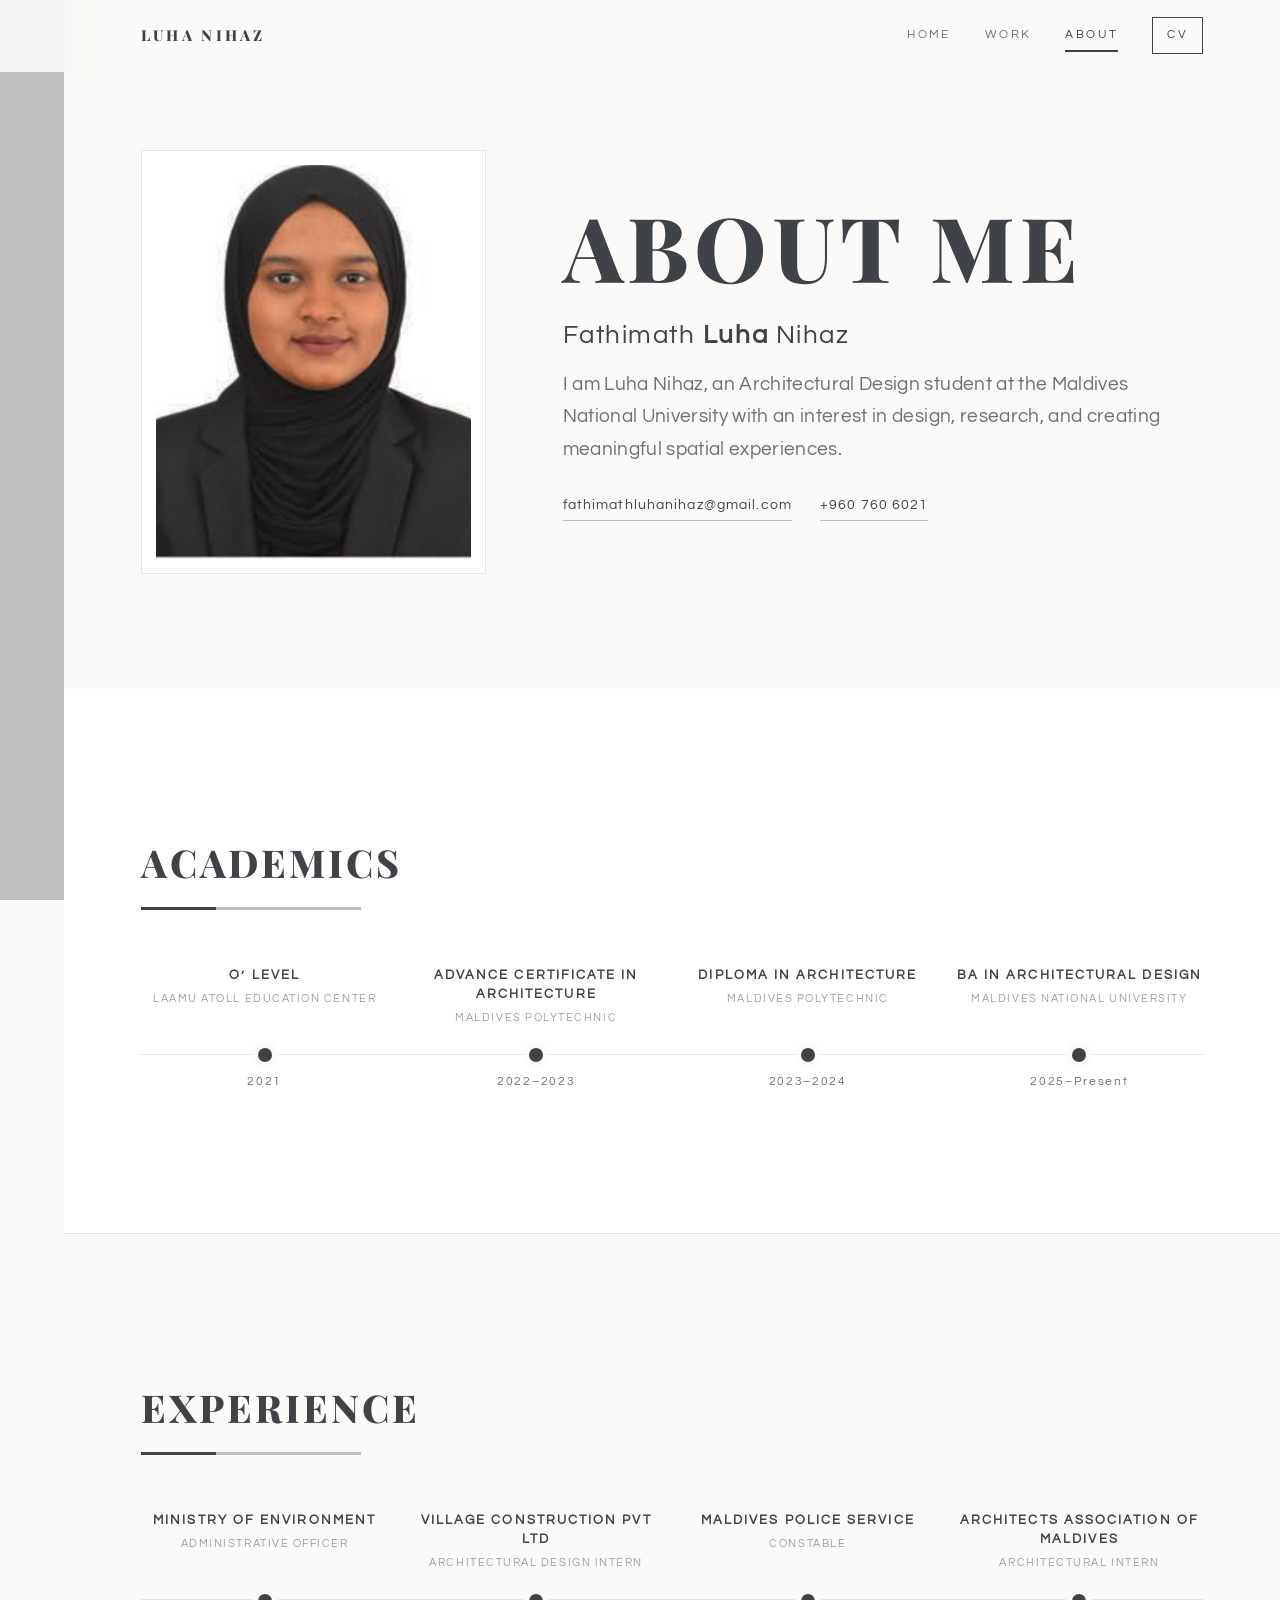
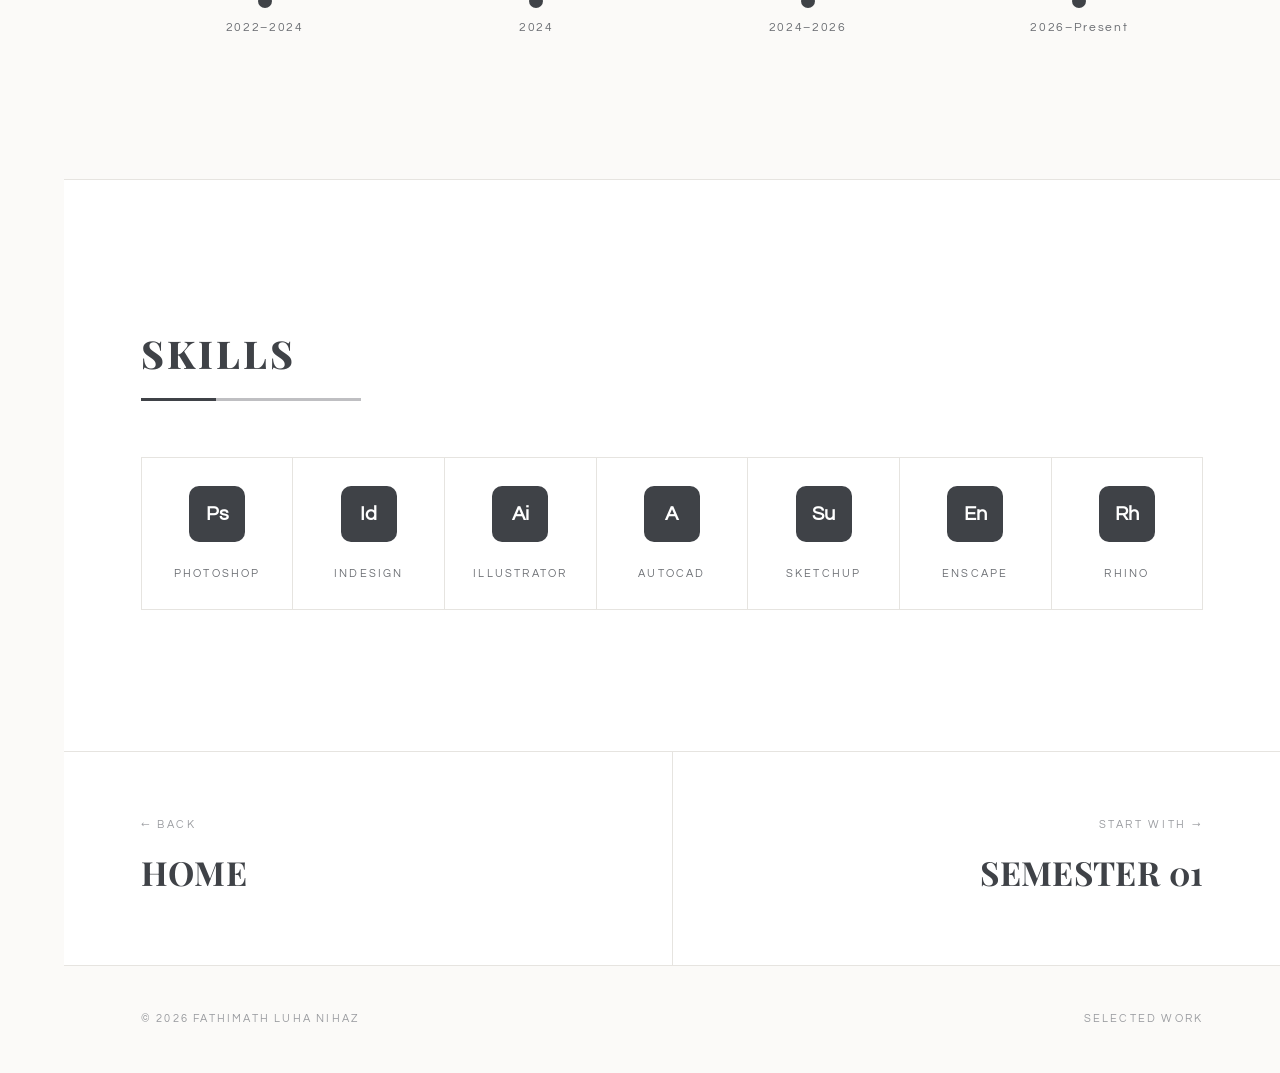
==== about.html @ b9994cde "Portfolio website: home, about, CV and semester 1-3 project pages Unified vanilla HTML/CSS/JS site b" ====
<!doctype html>
<html lang="en">
<head>
<meta charset="utf-8">
<meta name="viewport" content="width=device-width, initial-scale=1">
<title>About — Luha Nihaz</title>
<meta name="description" content="About Fathimath Luha Nihaz: academics, experience and skills.">
<link rel="icon" href="assets/favicon.svg" type="image/svg+xml">
<link rel="preconnect" href="https://fonts.googleapis.com">
<link rel="preconnect" href="https://fonts.gstatic.com" crossorigin>
<link href="https://fonts.googleapis.com/css2?family=Playfair+Display:ital,wght@0,400;0,700;0,800;1,400&family=Questrial&display=swap" rel="stylesheet">
<link rel="stylesheet" href="css/style.css">
</head>
<body>
<div class="rail" aria-hidden="true"></div>

<header class="site-header">
  <a class="brand" href="index.html">Luha <span>Nihaz</span></a>
  <button class="menu-btn" aria-label="Menu" aria-expanded="false"><span></span><span></span><span></span></button>
  <nav class="nav">
    <a href="index.html">Home</a>
    <a href="index.html#work">Work</a>
    <a href="about.html" class="active">About</a>
    <a href="cv.html" class="cv-link">CV</a>
  </nav>
</header>

<main>
  <section class="about-hero">
    <div class="wrap">
      <div class="portrait reveal"><img src="assets/img/about/portrait.jpg" alt="Portrait of Fathimath Luha Nihaz"></div>
      <div class="reveal">
        <h1>About me</h1>
        <p class="fullname">Fathimath <b>Luha</b> Nihaz</p>
        <p class="bio">I am Luha Nihaz, an Architectural Design student at the Maldives National University with an interest in design, research, and creating meaningful spatial experiences.</p>
        <div class="contact" id="contact">
          <a href="mailto:fathimathluhanihaz@gmail.com">fathimathluhanihaz@gmail.com</a>
          <a href="tel:+9607606021">+960 760 6021</a>
        </div>
      </div>
    </div>
  </section>

  <section class="section tint">
    <div class="wrap">
      <div class="sec-label reveal"><h2>Academics</h2></div>
      <ol class="timeline reveal">
        <li><strong>O’ Level</strong><em>Laamu Atoll Education Center</em><span class="dot"></span><time>2021</time></li>
        <li><strong>Advance Certificate in Architecture</strong><em>Maldives Polytechnic</em><span class="dot"></span><time>2022–2023</time></li>
        <li><strong>Diploma in Architecture</strong><em>Maldives Polytechnic</em><span class="dot"></span><time>2023–2024</time></li>
        <li><strong>BA in Architectural Design</strong><em>Maldives National University</em><span class="dot"></span><time>2025–Present</time></li>
      </ol>
    </div>
  </section>

  <section class="section">
    <div class="wrap">
      <div class="sec-label reveal"><h2>Experience</h2></div>
      <ol class="timeline reveal">
        <li><strong>Ministry of Environment</strong><em>Administrative Officer</em><span class="dot"></span><time>2022–2024</time></li>
        <li><strong>Village Construction Pvt Ltd</strong><em>Architectural Design Intern</em><span class="dot"></span><time>2024</time></li>
        <li><strong>Maldives Police Service</strong><em>Constable</em><span class="dot"></span><time>2024–2026</time></li>
        <li><strong>Architects Association of Maldives</strong><em>Architectural Intern</em><span class="dot"></span><time>2026–Present</time></li>
      </ol>
    </div>
  </section>

  <section class="section tint">
    <div class="wrap">
      <div class="sec-label reveal"><h2>Skills</h2></div>
      <div class="skills reveal">
        <div class="skill"><div class="ico">Ps</div><span>Photoshop</span></div>
        <div class="skill"><div class="ico">Id</div><span>InDesign</span></div>
        <div class="skill"><div class="ico">Ai</div><span>Illustrator</span></div>
        <div class="skill"><div class="ico">A</div><span>AutoCAD</span></div>
        <div class="skill"><div class="ico">Su</div><span>SketchUp</span></div>
        <div class="skill"><div class="ico">En</div><span>Enscape</span></div>
        <div class="skill"><div class="ico">Rh</div><span>Rhino</span></div>
      </div>
    </div>
  </section>

  <nav class="pager" aria-label="More">
    <a href="index.html"><small>← Back</small><strong>Home</strong></a>
    <a href="projects/drop-of-success.html"><small>Start with →</small><strong>Semester 01</strong></a>
  </nav>
</main>

<footer class="site-footer">
  <span>© <span data-year>2026</span> Fathimath Luha Nihaz</span>
  <a href="index.html#work">Selected work</a>
</footer>

<script src="js/main.js"></script>
</body>
</html>
---- css/style.css ----
/* ==========================================================
   Luha Nihaz — Architectural Design Portfolio
   One stylesheet for every page. Each page sets data-sem on
   <body> to pick its semester colour, mirroring the PDF.
   ========================================================== */

:root {
  --ink: #3f4247;
  --ink-soft: #6c6f74;
  --muted: #9a9ca0;
  --paper: #fbfaf8;
  --white: #ffffff;
  --grey: #bfbfc2;
  --line: #e6e4e0;

  /* semester palette (from the contents page) */
  --s1: #a66a66; --s1-wash: #e8d6d4;
  --s2: #7c786e; --s2-wash: #e4e1dc;
  --s3: #266a88; --s3-wash: #b4c2d1;
  --s4: #9c6f45; --s4-wash: #d8bea5;
  --s5: #7f9ac9; --s5-wash: #c9d2e8;
  --s6: #8a8d90; --s6-wash: #e4e4e4;

  --accent: var(--ink);
  --wash: var(--grey);

  --display: "Playfair Display", Georgia, serif;
  --sans: "Questrial", "Century Gothic", "Helvetica Neue", Arial, sans-serif;

  --gutter: clamp(20px, 6vw, 96px);
  --rail: clamp(0px, 5vw, 72px);
  --max: 1280px;
}

body[data-sem="1"] { --accent: var(--s1); --wash: var(--s1-wash); }
body[data-sem="2"] { --accent: var(--s2); --wash: var(--s2-wash); }
body[data-sem="3"] { --accent: var(--s3); --wash: var(--s3-wash); }
body[data-sem="4"] { --accent: var(--s4); --wash: var(--s4-wash); }
body[data-sem="5"] { --accent: var(--s5); --wash: var(--s5-wash); }
body[data-sem="6"] { --accent: var(--s6); --wash: var(--s6-wash); }

*, *::before, *::after { box-sizing: border-box; }
html { scroll-behavior: smooth; -webkit-text-size-adjust: 100%; }
body {
  margin: 0;
  background: var(--paper);
  color: var(--ink);
  font-family: var(--sans);
  font-size: 17px;
  line-height: 1.7;
  letter-spacing: .02em;
  overflow-x: hidden;
}
img { max-width: 100%; display: block; }
a { color: inherit; text-decoration: none; }
h1, h2, h3 { font-family: var(--display); font-weight: 800; color: var(--ink); margin: 0; letter-spacing: .02em; }
p { margin: 0 0 1em; color: var(--ink-soft); }

/* The coloured side rail — the PDF's page-edge band */
.rail {
  position: fixed; top: 0; bottom: 0; left: 0;
  width: var(--rail);
  background: var(--wash);
  z-index: 1;
}

/* ---------- header ---------- */
.site-header {
  position: fixed; top: 0; left: 0; right: 0; z-index: 50;
  height: 72px;
  padding: 0 var(--gutter) 0 calc(var(--rail) + var(--gutter));
  display: flex; align-items: center; justify-content: space-between;
  background: rgba(251, 250, 248, .88);
  backdrop-filter: blur(14px);
  -webkit-backdrop-filter: blur(14px);
  border-bottom: 1px solid transparent;
  transition: border-color .3s;
}
.site-header.scrolled { border-color: var(--line); }
.brand { font-family: var(--display); font-weight: 800; font-size: 15px; letter-spacing: .22em; text-transform: uppercase; }
.brand span { color: var(--accent); }
.nav { display: flex; gap: 34px; align-items: center; }
.nav a {
  font-size: 12px; letter-spacing: .2em; text-transform: uppercase;
  color: var(--ink-soft); position: relative; padding: 6px 0;
}
.nav a::after {
  content: ""; position: absolute; left: 0; bottom: 0; height: 2px; width: 100%;
  background: var(--accent); transform: scaleX(0); transform-origin: left; transition: transform .35s ease;
}
.nav a:hover, .nav a.active { color: var(--ink); }
.nav a:hover::after, .nav a.active::after { transform: scaleX(1); }

.menu-btn {
  display: none; background: none; border: 0; padding: 10px; margin-right: -10px; cursor: pointer;
}
.menu-btn span { display: block; width: 24px; height: 2px; background: var(--ink); margin: 5px 0; transition: .3s; }
.menu-open .menu-btn span:nth-child(1) { transform: translateY(7px) rotate(45deg); }
.menu-open .menu-btn span:nth-child(2) { opacity: 0; }
.menu-open .menu-btn span:nth-child(3) { transform: translateY(-7px) rotate(-45deg); }

/* ---------- layout ---------- */
main { position: relative; z-index: 2; padding-left: var(--rail); }
.wrap { max-width: var(--max); margin: 0 auto; padding: 0 var(--gutter); }
.section { padding: clamp(80px, 11vw, 150px) 0; }
.section + .section { border-top: 1px solid var(--line); }
.section.tint { background: var(--white); }

.kicker {
  font-size: 12px; letter-spacing: .28em; text-transform: uppercase; color: var(--accent); font-weight: 400;
}

/* PDF style heading: large word + smaller word beneath */
.title-stack h2 { font-size: clamp(40px, 5.6vw, 76px); line-height: .95; color: var(--accent); text-transform: uppercase; }
.title-stack h2 small { display: block; font-size: .5em; letter-spacing: .08em; margin-top: 6px; }
.title-stack .sub {
  margin-top: 22px; font-size: 13px; letter-spacing: .24em; text-transform: uppercase; color: var(--accent); font-weight: 700;
}

.head-grid { display: grid; grid-template-columns: 1fr 1.25fr; gap: clamp(32px, 7vw, 110px); align-items: end; margin-bottom: clamp(48px, 7vw, 90px); }
.head-grid p { max-width: 560px; }

/* numbered sub-heading "01 INSPIRATION" */
.step-title { display: flex; align-items: baseline; gap: 14px; margin: 0 0 28px; }
.step-title b { font-family: var(--display); font-weight: 800; font-size: clamp(34px, 4vw, 52px); color: var(--accent); line-height: 1; }
.step-title span { font-size: 13px; letter-spacing: .24em; text-transform: uppercase; color: var(--accent); font-weight: 700; }
.block + .block { margin-top: clamp(64px, 9vw, 120px); }

/* ---------- figures ---------- */
figure { margin: 0; }
figcaption { margin-top: 14px; font-size: 11px; letter-spacing: .2em; text-transform: uppercase; color: var(--muted); }
.frame { background: var(--white); padding: clamp(14px, 3vw, 40px); border: 1px solid var(--line); }
.zoomable { cursor: zoom-in; }
.zoomable img { transition: transform .9s cubic-bezier(.2, .7, .2, 1); }
.zoomable:hover img { transform: scale(1.02); }
.clip { overflow: hidden; }

.grid-2 { display: grid; grid-template-columns: 1fr 1fr; gap: clamp(16px, 2.4vw, 32px); }
.grid-3 { display: grid; grid-template-columns: repeat(3, 1fr); gap: clamp(16px, 2.4vw, 32px); }
.grid-4 { display: grid; grid-template-columns: repeat(4, 1fr); gap: clamp(16px, 2.4vw, 32px); }
.split { display: grid; grid-template-columns: 1fr 1fr; gap: clamp(32px, 6vw, 96px); align-items: center; }
.split.wide-left { grid-template-columns: 1.35fr .65fr; }
.split.wide-right { grid-template-columns: .65fr 1.35fr; }

.statement {
  font-family: var(--display); font-weight: 400; font-style: italic;
  font-size: clamp(24px, 2.8vw, 38px); line-height: 1.35; color: var(--ink); letter-spacing: 0;
}
.statement::before { content: ""; display: block; width: 56px; height: 3px; background: var(--accent); margin-bottom: 26px; }

/* meaning cards (form → element → meaning) */
.cards { display: grid; grid-template-columns: repeat(3, 1fr); gap: 1px; background: var(--line); border: 1px solid var(--line); }
.card { background: var(--white); padding: clamp(24px, 3vw, 40px); }
.card .kicker { display: block; margin-bottom: 14px; }
.card h3 { font-size: 26px; margin-bottom: 8px; }
.card .pair { font-size: 13px; letter-spacing: .16em; text-transform: uppercase; color: var(--ink); margin-bottom: 14px; }
.card .pair i { font-style: normal; color: var(--accent); padding: 0 6px; }
.card p { margin: 0; font-size: 15px; }

/* process steps */
.steps { display: grid; grid-template-columns: repeat(4, 1fr); gap: clamp(16px, 2.4vw, 32px); counter-reset: step; }
.steps figure { background: var(--white); border: 1px solid var(--line); padding: 20px 20px 24px; display: flex; flex-direction: column; }
.steps figure img { aspect-ratio: 1; object-fit: contain; width: 100%; mix-blend-mode: multiply; }
.steps .n { font-family: var(--display); font-weight: 800; color: var(--accent); font-size: 26px; line-height: 1; }
.steps h3 { font-family: var(--sans); font-weight: 700; font-size: 12px; letter-spacing: .22em; text-transform: uppercase; color: var(--accent); margin: 8px 0 16px; }
.steps p { font-size: 14px; margin: 16px 0 0; }

.tags { display: flex; flex-wrap: wrap; gap: 8px; margin-top: 26px; }
.tag { border: 1px solid var(--line); background: var(--white); padding: 8px 12px; font-size: 11px; letter-spacing: .16em; text-transform: uppercase; color: var(--ink-soft); }

/* ---------- project hero ---------- */
.p-hero { min-height: 100vh; display: flex; align-items: center; padding: 120px 0 70px; }
.p-hero .wrap { width: 100%; display: grid; grid-template-columns: .9fr 1.1fr; gap: clamp(32px, 6vw, 96px); align-items: center; }
.p-hero .sem {
  font-family: var(--display); font-weight: 800; text-transform: uppercase;
  font-size: clamp(15px, 1.4vw, 19px); letter-spacing: .34em; color: var(--accent);
}
.p-hero h1 { font-size: clamp(50px, 7.4vw, 112px); line-height: .92; margin: 22px 0 18px; text-transform: uppercase; color: var(--ink); }
.p-hero .loc { font-size: 13px; letter-spacing: .26em; text-transform: uppercase; color: var(--accent); margin-bottom: 30px; }
.p-hero .lead { font-size: clamp(17px, 1.4vw, 20px); max-width: 520px; }
.p-hero .media { height: min(74vh, 720px); background: var(--wash); overflow: hidden; }
.p-hero .media img { width: 100%; height: 100%; object-fit: cover; }
.p-hero .media.contain { background: var(--white); border: 1px solid var(--line); }
.p-hero .media.contain img { object-fit: contain; padding: 4%; }
.scroll-cue {
  display: inline-flex; align-items: center; gap: 12px; margin-top: 36px;
  font-size: 12px; letter-spacing: .24em; text-transform: uppercase; color: var(--ink);
}
.scroll-cue::after { content: ""; width: 48px; height: 1px; background: var(--accent); transition: width .35s; }
.scroll-cue:hover::after { width: 80px; }

/* final gallery */
.gallery { display: grid; grid-template-columns: 1.2fr .8fr; gap: clamp(12px, 2vw, 24px); }
.gallery .main { grid-row: span 2; }
.gallery figure { overflow: hidden; background: var(--wash); }
.gallery img { width: 100%; height: 100%; object-fit: cover; }

/* project pager */
.pager { display: grid; grid-template-columns: 1fr 1fr; border-top: 1px solid var(--line); background: var(--white); }
.pager a { padding: clamp(36px, 5vw, 64px) var(--gutter); display: block; transition: background .3s; }
.pager a + a { border-left: 1px solid var(--line); text-align: right; }
.pager a:hover { background: var(--paper); }
.pager small { display: block; font-size: 11px; letter-spacing: .24em; text-transform: uppercase; color: var(--muted); margin-bottom: 10px; }
.pager strong { font-family: var(--display); font-size: clamp(22px, 2.6vw, 34px); text-transform: uppercase; }

/* ---------- home ---------- */
.cover {
  position: relative; min-height: 100vh; display: flex; align-items: center;
  background: #eeeeec url("../assets/img/cover-texture.jpg") center / cover no-repeat;
  padding: 120px 0 80px;
  overflow: hidden;
}
.cover .wrap { width: 100%; max-width: none; padding-left: 29%; }
.cover::before {
  content: ""; position: absolute; inset: 0 0 0 27%;
  background: radial-gradient(ellipse at 30% 50%, rgba(250,250,248,.75), rgba(250,250,248,0) 65%);
}
.cover .reveal { position: relative; }
.cover h1 {
  font-size: clamp(48px, 7.6vw, 124px); line-height: .9; letter-spacing: .1em; color: var(--ink);
  margin-left: -.04em;
}
.cover .name { font-family: var(--display); font-weight: 700; font-size: clamp(16px, 1.8vw, 24px); letter-spacing: .16em; margin: 18px 0 0; color: var(--ink); }
.cover .role { margin-top: 28px; max-width: 460px; font-size: 17px; color: var(--ink-soft); }
.cover .scroll-cue { margin-top: 44px; }

.contents-head { display: flex; justify-content: space-between; align-items: end; gap: 24px; margin-bottom: clamp(40px, 6vw, 72px); flex-wrap: wrap; }
.contents-head h2 { font-size: clamp(38px, 5vw, 64px); text-transform: uppercase; letter-spacing: .06em; }
.contents-head p { max-width: 420px; margin: 0; }

/* the contents-page semester columns */
.sems { display: grid; grid-template-columns: repeat(6, 1fr); gap: clamp(8px, 1.4vw, 18px); }
.sem-col {
  --c: var(--ink); --w: var(--grey);
  position: relative; display: flex; flex-direction: column; justify-content: space-between;
  min-height: clamp(360px, 44vw, 560px);
  padding: clamp(16px, 2vw, 26px) clamp(12px, 1.6vw, 22px);
  background: var(--w); color: var(--c);
  overflow: hidden; isolation: isolate;
  transition: transform .5s cubic-bezier(.2, .7, .2, 1), box-shadow .5s;
}
.sem-col[data-sem="1"] { --c: var(--s1); --w: var(--s1-wash); }
.sem-col[data-sem="2"] { --c: var(--s2); --w: var(--s2-wash); }
.sem-col[data-sem="3"] { --c: var(--s3); --w: var(--s3-wash); }
.sem-col[data-sem="4"] { --c: var(--s4); --w: var(--s4-wash); }
.sem-col[data-sem="5"] { --c: var(--s5); --w: var(--s5-wash); }
.sem-col[data-sem="6"] { --c: var(--s6); --w: var(--s6-wash); }
.sem-col .img {
  position: absolute; inset: 0; z-index: -1; opacity: 0;
  background-size: cover; background-position: center; transition: opacity .6s ease, transform 1.2s ease; transform: scale(1.06);
}
.sem-col .img::after { content: ""; position: absolute; inset: 0; background: linear-gradient(to top, rgba(0,0,0,.55), rgba(0,0,0,.05) 55%); }
.sem-col .letters { font-family: var(--display); font-weight: 800; font-size: clamp(22px, 2.6vw, 36px); line-height: 1.05; display: flex; flex-direction: column; align-items: center; }
.sem-col .letters b { font-size: 1.5em; margin-top: .25em; }
.sem-col .foot { text-align: center; }
.sem-col .title { display: block; font-size: 10px; letter-spacing: .2em; text-transform: uppercase; line-height: 1.5; min-height: 3em; transition: color .4s; }
.sem-col .pg { display: block; font-family: var(--display); font-weight: 800; font-size: clamp(28px, 3.6vw, 52px); line-height: 1; margin-top: 10px; }
.sem-col:hover { transform: translateY(-10px); box-shadow: 0 24px 40px -24px rgba(0,0,0,.35); }
.sem-col:hover .img { opacity: 1; transform: scale(1); }
.sem-col:hover { color: #fff; }
.sem-col.soon .img { display: none; }
.sem-col.soon:hover { color: var(--c); }
.sem-col.soon .pg { opacity: .55; }

/* featured project rows */
.feature { display: grid; grid-template-columns: 1.15fr .85fr; gap: clamp(32px, 6vw, 96px); align-items: center; }
.feature + .feature { margin-top: clamp(80px, 10vw, 140px); }
.feature:nth-child(even) .feature-media { order: 2; }
.feature-media { display: block; aspect-ratio: 4 / 3; overflow: hidden; background: var(--wash); }
.feature-media img { width: 100%; height: 100%; object-fit: cover; transition: transform 1.1s cubic-bezier(.2, .7, .2, 1); }
.feature-media.contain img { object-fit: contain; padding: 6%; background: var(--white); }
.feature-media:hover img { transform: scale(1.04); }
.feature h3 { font-size: clamp(34px, 4vw, 56px); line-height: 1; text-transform: uppercase; margin: 16px 0 10px; }
.feature .loc { font-size: 12px; letter-spacing: .24em; text-transform: uppercase; color: var(--accent); margin-bottom: 22px; }
.feature[data-sem="1"] { --accent: var(--s1); --wash: var(--s1-wash); }
.feature[data-sem="2"] { --accent: var(--s2); --wash: var(--s2-wash); }
.feature[data-sem="3"] { --accent: var(--s3); --wash: var(--s3-wash); }

.btn {
  display: inline-flex; align-items: center; gap: 14px; margin-top: 16px;
  padding: 14px 22px; border: 1px solid var(--ink); font-size: 12px; letter-spacing: .22em; text-transform: uppercase;
  transition: background .3s, color .3s, border-color .3s;
}
.btn:hover { background: var(--accent); border-color: var(--accent); color: #fff; }
.btn .arr { transition: transform .3s; }
.btn:hover .arr { transform: translateX(4px); }

.btn.solid { background: var(--ink); color: #fff; border-color: var(--ink); }
.btn.solid:hover { background: var(--accent); border-color: var(--accent); }
.btn-row { display: flex; flex-wrap: wrap; gap: 12px; margin-top: 12px; }

/* home: about me block */
.home-about { display: grid; grid-template-columns: .55fr 1.45fr; gap: clamp(32px, 6vw, 96px); align-items: center; }
.home-about .fullname { font-size: clamp(20px, 2vw, 26px); letter-spacing: .06em; color: var(--ink); margin: 0 0 10px; }
.home-about .bio { font-size: clamp(17px, 1.4vw, 20px); max-width: 640px; }
.facts { margin: 28px 0 20px; border-top: 1px solid var(--line); }
.facts div { display: grid; grid-template-columns: 130px 1fr; gap: 16px; padding: 14px 0; border-bottom: 1px solid var(--line); }
.facts dt { font-size: 11px; letter-spacing: .22em; text-transform: uppercase; color: var(--muted); padding-top: 3px; }
.facts dd { margin: 0; font-size: 15px; color: var(--ink); }

/* nav CV pill */
.nav a.cv-link { border: 1px solid var(--ink); padding: 7px 14px; color: var(--ink); }
.nav a.cv-link::after { display: none; }
.nav a.cv-link:hover, .nav a.cv-link.active { background: var(--ink); color: #fff; }

/* ---------- about ---------- */
.about-hero { padding: 150px 0 clamp(70px, 9vw, 120px); }
.about-hero .wrap { display: grid; grid-template-columns: .7fr 1.3fr; gap: clamp(32px, 6vw, 96px); align-items: center; }
.portrait { background: var(--white); border: 1px solid var(--line); padding: 14px; }
.portrait img { width: 100%; aspect-ratio: 4 / 5; object-fit: cover; object-position: top; }
.about-hero h1 { font-size: clamp(48px, 7vw, 100px); text-transform: uppercase; line-height: .95; letter-spacing: .06em; }
.about-hero .fullname { font-size: clamp(20px, 2vw, 28px); letter-spacing: .06em; color: var(--ink); margin: 26px 0 10px; }
.about-hero .fullname b { font-weight: 700; }
.about-hero .bio { font-size: clamp(17px, 1.5vw, 21px); max-width: 600px; }
.contact { display: flex; flex-wrap: wrap; gap: 10px 28px; margin-top: 28px; font-size: 14px; letter-spacing: .08em; }
.contact a { border-bottom: 1px solid var(--grey); padding-bottom: 2px; transition: border-color .3s; }
.contact a:hover { border-color: var(--ink); }

.sec-label { display: flex; flex-direction: column; margin-bottom: clamp(36px, 5vw, 56px); }
.sec-label h2 { font-size: clamp(28px, 3vw, 40px); text-transform: uppercase; letter-spacing: .08em; }
.sec-label::after { content: ""; width: 220px; height: 3px; margin-top: 12px; background: linear-gradient(90deg, var(--ink) 0 34%, var(--grey) 34% 100%); }

/* horizontal timeline, as on the about page */
.timeline { list-style: none; margin: 0; padding: 0; display: grid; grid-template-columns: repeat(4, 1fr); gap: 24px; position: relative; }
.timeline::before { content: ""; position: absolute; left: 0; right: 0; bottom: 38px; height: 1px; background: var(--line); }
.timeline li { display: flex; flex-direction: column; text-align: center; align-items: center; }
.timeline strong { font-size: 13px; letter-spacing: .16em; text-transform: uppercase; color: var(--ink); line-height: 1.45; }
.timeline em { font-style: normal; font-size: 11px; letter-spacing: .14em; text-transform: uppercase; color: var(--muted); margin-top: 6px; line-height: 1.5; flex: 1; }
.timeline .dot { width: 14px; height: 14px; border-radius: 50%; background: var(--ink); margin: 22px 0 10px; position: relative; z-index: 1; box-shadow: 0 0 0 6px var(--paper); transition: transform .3s, background .3s; }
.timeline li:hover .dot { transform: scale(1.3); background: var(--s3); }
.timeline time { font-size: 12px; letter-spacing: .14em; color: var(--ink-soft); }

.skills { display: grid; grid-template-columns: repeat(7, 1fr); gap: 1px; background: var(--line); border: 1px solid var(--line); }
.skill { background: var(--white); padding: 28px 12px 22px; text-align: center; transition: background .3s; }
.skill:hover { background: var(--paper); }
.skill .ico {
  width: 56px; height: 56px; margin: 0 auto 16px; display: grid; place-items: center;
  background: var(--ink); color: #fff; border-radius: 10px;
  font-family: var(--sans); font-weight: 700; font-size: 20px; letter-spacing: 0;
}
.skill span { font-size: 11px; letter-spacing: .2em; text-transform: uppercase; color: var(--ink-soft); }

/* ---------- coming soon ---------- */
.soon-hero { min-height: 100vh; display: flex; align-items: center; padding: 120px 0 80px; position: relative; overflow: hidden; }
.soon-hero .wrap { width: 100%; }
.soon-hero .big {
  position: absolute; right: -2vw; bottom: -6vw; z-index: -1;
  font-family: var(--display); font-weight: 800; font-size: clamp(260px, 42vw, 640px); line-height: 1;
  color: var(--wash); user-select: none;
}
.soon-hero h1 { font-size: clamp(48px, 8vw, 124px); text-transform: uppercase; line-height: .92; letter-spacing: .06em; color: var(--accent); margin: 18px 0 26px; }
.soon-hero p { max-width: 480px; font-size: 18px; }
.progress { margin-top: 40px; width: min(420px, 100%); }
.progress .bar { height: 3px; background: var(--wash); position: relative; overflow: hidden; }
.progress .bar::after { content: ""; position: absolute; inset: 0 auto 0 0; width: 35%; background: var(--accent); animation: slide 2.4s ease-in-out infinite; }
.progress small { display: block; margin-top: 12px; font-size: 11px; letter-spacing: .24em; text-transform: uppercase; color: var(--muted); }
@keyframes slide { 0% { transform: translateX(-100%); } 100% { transform: translateX(290%); } }

/* ---------- footer ---------- */
.site-footer {
  position: relative; z-index: 2; margin-left: var(--rail);
  padding: 44px var(--gutter);
  display: flex; justify-content: space-between; gap: 20px; flex-wrap: wrap;
  border-top: 1px solid var(--line); background: var(--paper);
  font-size: 11px; letter-spacing: .2em; text-transform: uppercase; color: var(--muted);
}
.site-footer a:hover { color: var(--ink); }

/* ---------- lightbox ---------- */
.lightbox {
  position: fixed; inset: 0; z-index: 100; display: grid; place-items: center; padding: 4vw;
  background: rgba(30, 31, 33, .92); opacity: 0; pointer-events: none; transition: opacity .3s; cursor: zoom-out;
}
.lightbox.open { opacity: 1; pointer-events: auto; }
.lightbox img { max-height: 90vh; max-width: 100%; object-fit: contain; background: #fff; box-shadow: 0 30px 80px rgba(0,0,0,.4); }
.lightbox button {
  position: absolute; top: 18px; right: 22px; background: none; border: 0; color: #fff; font-size: 34px; line-height: 1; cursor: pointer; padding: 8px;
}

/* ---------- reveal on scroll ---------- */
.js .reveal { opacity: 0; transform: translateY(28px); transition: opacity .9s ease, transform .9s cubic-bezier(.2, .7, .2, 1); }
.js .reveal.in { opacity: 1; transform: none; }
@media (prefers-reduced-motion: reduce) {
  html { scroll-behavior: auto; }
  .js .reveal { opacity: 1; transform: none; transition: none; }
  .progress .bar::after { animation: none; width: 35%; }
}

/* ---------- responsive ---------- */
@media (max-width: 1000px) {
  .sems { grid-template-columns: repeat(3, 1fr); }
  .sem-col { min-height: 300px; }
  .steps { grid-template-columns: 1fr 1fr; }
  .skills { grid-template-columns: repeat(4, 1fr); }
  .timeline { grid-template-columns: 1fr 1fr; row-gap: 40px; }
  .timeline::before { display: none; }
}

@media (max-width: 800px) {
  :root { --rail: 0px; }
  body { font-size: 16px; }
  .site-header { height: 64px; border-left: 6px solid var(--wash); }
  .menu-btn { display: block; }
  .nav {
    position: fixed; top: 64px; left: 0; right: 0; flex-direction: column; gap: 0; align-items: stretch;
    background: var(--paper); border-bottom: 1px solid var(--line);
    max-height: 0; overflow: hidden; transition: max-height .4s ease;
  }
  .nav a { padding: 18px var(--gutter); border-top: 1px solid var(--line); }
  .nav a::after { display: none; }
  .menu-open .nav { max-height: 80vh; }

  .p-hero, .soon-hero { min-height: auto; padding-top: 110px; }
  .cover { min-height: 88vh; background-position: 20% center; }
  .cover .wrap { padding-left: var(--gutter); }
  .cover::before { inset: 0; background: rgba(250,250,248,.55); }
  .p-hero .wrap, .about-hero .wrap, .head-grid, .split, .split.wide-left, .split.wide-right,
  .feature, .gallery, .grid-2, .grid-3, .cards { grid-template-columns: 1fr; }
  .p-hero .media { height: 56vh; }
  .feature:nth-child(even) .feature-media { order: 0; }
  .gallery .main { grid-row: auto; }
  .head-grid { align-items: start; }
  .about-hero { padding-top: 110px; }
  .home-about { grid-template-columns: 1fr; }
  .facts div { grid-template-columns: 1fr; gap: 4px; }
  .nav a.cv-link { border: 0; border-top: 1px solid var(--line); padding: 18px var(--gutter); }
  .portrait { max-width: 320px; }
  .pager { grid-template-columns: 1fr; }
  .pager a + a { border-left: 0; border-top: 1px solid var(--line); }
}

@media (max-width: 560px) {
  .sems { grid-template-columns: 1fr 1fr; }
  .steps, .grid-4 { grid-template-columns: 1fr 1fr; }
  .skills { grid-template-columns: repeat(2, 1fr); }
  .timeline { grid-template-columns: 1fr; }
  .cover h1 { letter-spacing: .06em; }
}
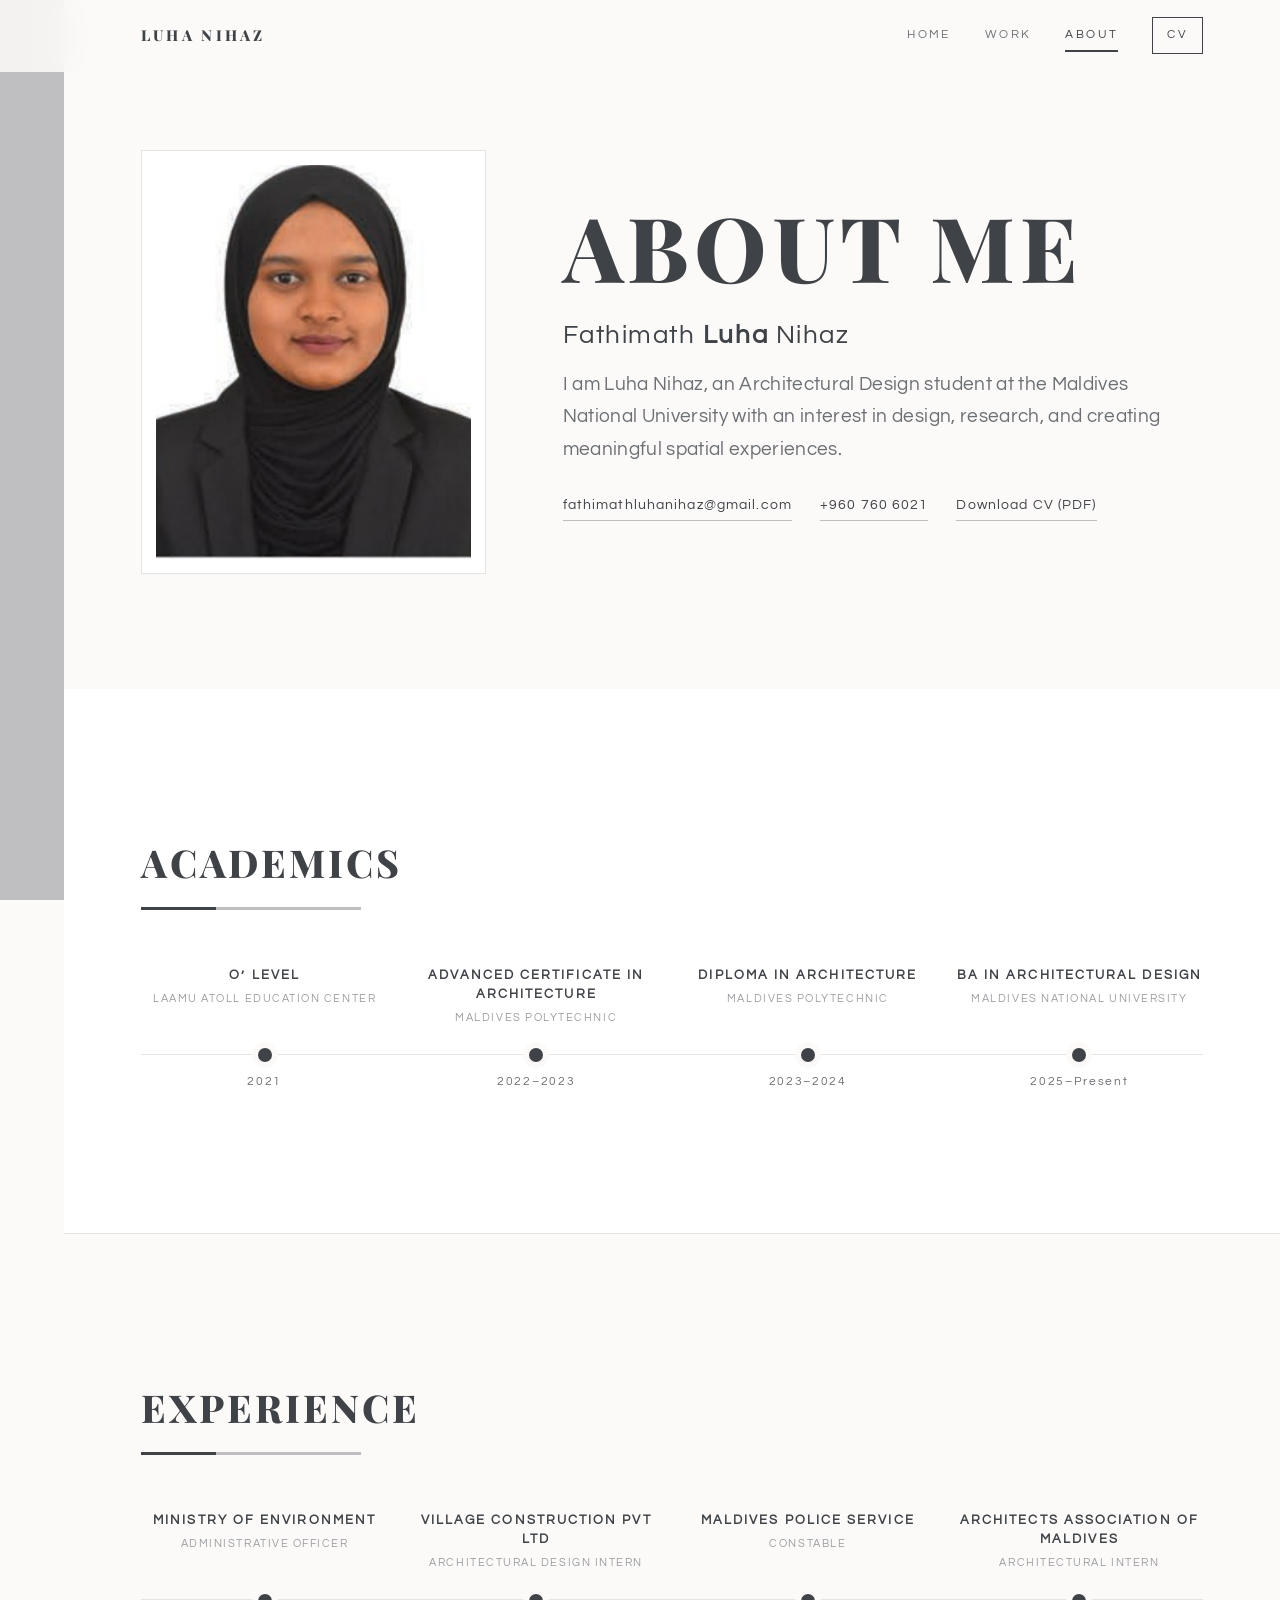
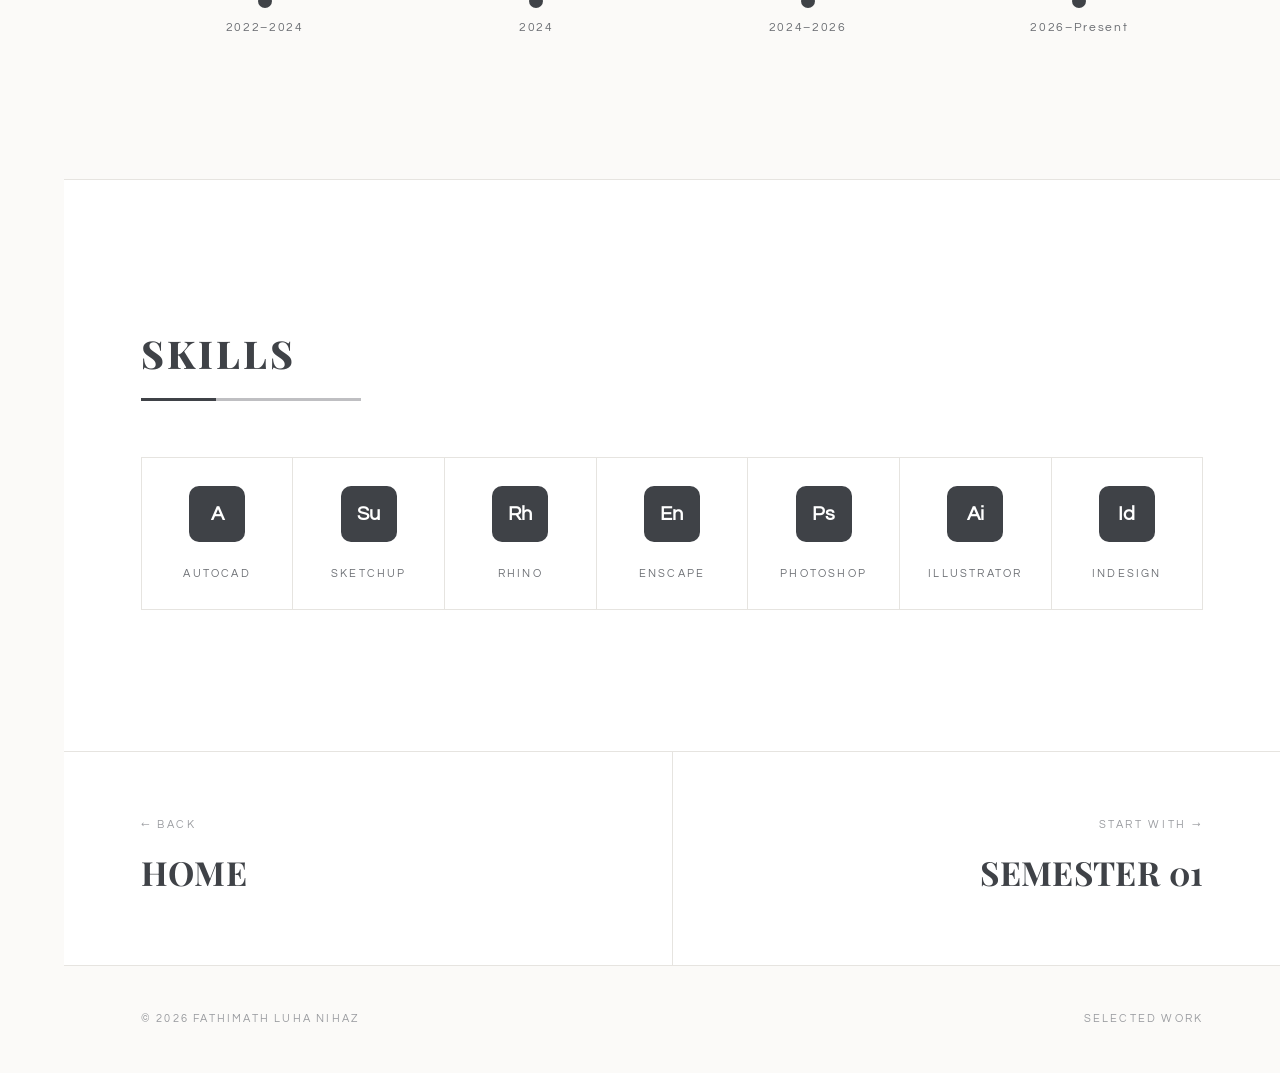
==== commit 37f3af55: "Generate pages from src/ with build.py; add serve.bat Header, nav and footer now live once in src/te" ====
--- a/about.html
+++ b/about.html
@@ -1,4 +1,5 @@
 <!doctype html>
+<!-- Generated by build.py from src/ — edit the files in src/, then run: python build.py -->
 <html lang="en">
 <head>
 <meta charset="utf-8">
@@ -36,6 +37,7 @@
         <div class="contact" id="contact">
           <a href="mailto:fathimathluhanihaz@gmail.com">fathimathluhanihaz@gmail.com</a>
           <a href="tel:+9607606021">+960 760 6021</a>
+          <a href="assets/cv/Luha-Nihaz-CV.pdf" download>Download CV (PDF)</a>
         </div>
       </div>
     </div>
@@ -46,7 +48,7 @@
       <div class="sec-label reveal"><h2>Academics</h2></div>
       <ol class="timeline reveal">
         <li><strong>O’ Level</strong><em>Laamu Atoll Education Center</em><span class="dot"></span><time>2021</time></li>
-        <li><strong>Advance Certificate in Architecture</strong><em>Maldives Polytechnic</em><span class="dot"></span><time>2022–2023</time></li>
+        <li><strong>Advanced Certificate in Architecture</strong><em>Maldives Polytechnic</em><span class="dot"></span><time>2022–2023</time></li>
         <li><strong>Diploma in Architecture</strong><em>Maldives Polytechnic</em><span class="dot"></span><time>2023–2024</time></li>
         <li><strong>BA in Architectural Design</strong><em>Maldives National University</em><span class="dot"></span><time>2025–Present</time></li>
       </ol>
@@ -69,13 +71,13 @@
     <div class="wrap">
       <div class="sec-label reveal"><h2>Skills</h2></div>
       <div class="skills reveal">
-        <div class="skill"><div class="ico">Ps</div><span>Photoshop</span></div>
-        <div class="skill"><div class="ico">Id</div><span>InDesign</span></div>
-        <div class="skill"><div class="ico">Ai</div><span>Illustrator</span></div>
         <div class="skill"><div class="ico">A</div><span>AutoCAD</span></div>
         <div class="skill"><div class="ico">Su</div><span>SketchUp</span></div>
+        <div class="skill"><div class="ico">Rh</div><span>Rhino</span></div>
         <div class="skill"><div class="ico">En</div><span>Enscape</span></div>
-        <div class="skill"><div class="ico">Rh</div><span>Rhino</span></div>
+        <div class="skill"><div class="ico">Ps</div><span>Photoshop</span></div>
+        <div class="skill"><div class="ico">Ai</div><span>Illustrator</span></div>
+        <div class="skill"><div class="ico">Id</div><span>InDesign</span></div>
       </div>
     </div>
   </section>
--- a/css/style.css
+++ b/css/style.css
@@ -147,6 +147,13 @@
   font-size: clamp(24px, 2.8vw, 38px); line-height: 1.35; color: var(--ink); letter-spacing: 0;
 }
 .statement::before { content: ""; display: block; width: 56px; height: 3px; background: var(--accent); margin-bottom: 26px; }
+
+.statement.narrow { max-width: 860px; }
+.notes { margin-top: 22px; }
+.split-text .title-stack + p { margin-top: 28px; }
+.split-text .kicker + .statement { margin-top: 18px; }
+.split-text p + .statement { margin-top: 36px; }
+.soon-btn { margin-top: 40px; }
 
 /* meaning cards (form → element → meaning) */
 .cards { display: grid; grid-template-columns: repeat(3, 1fr); gap: 1px; background: var(--line); border: 1px solid var(--line); }
